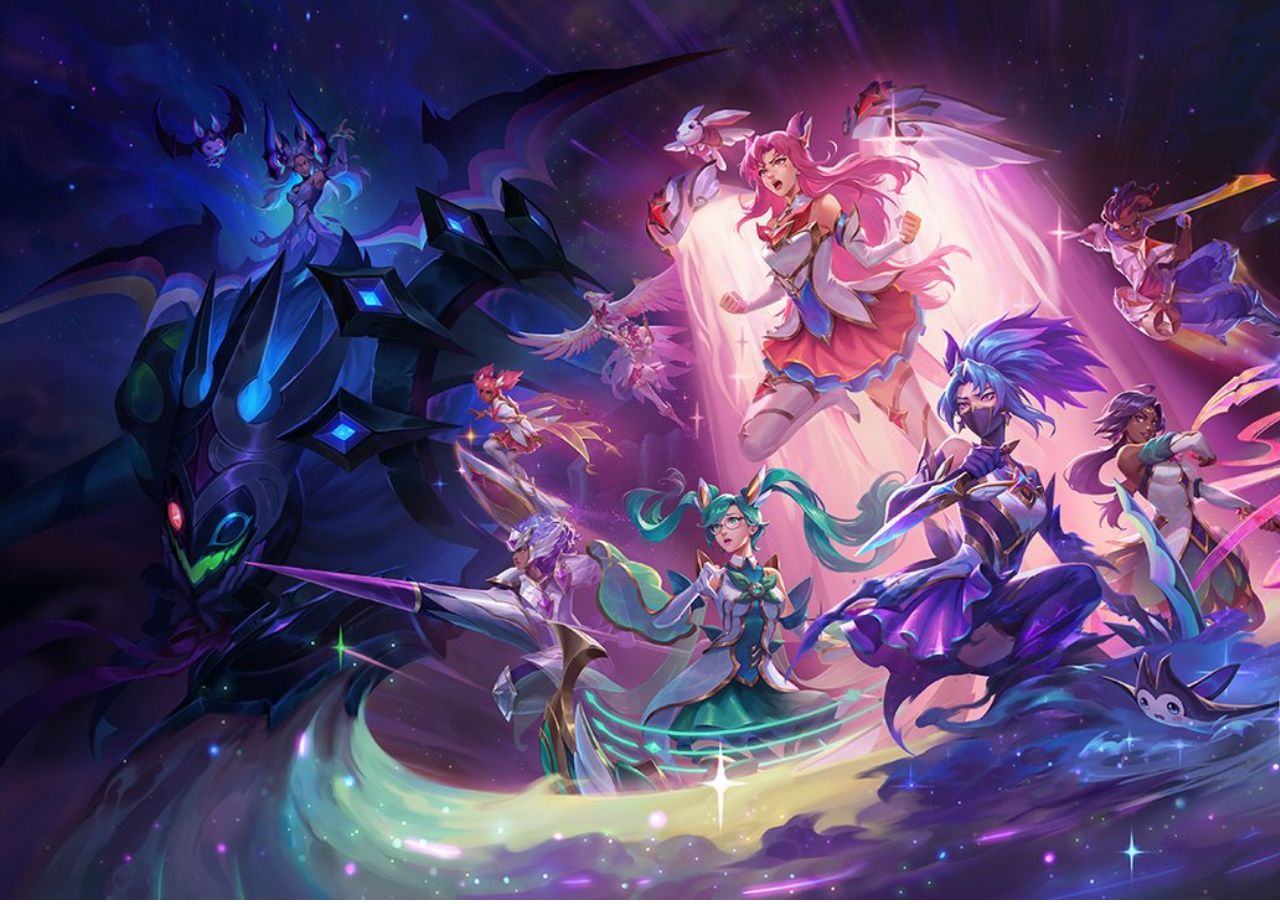
==== index.html @ 50d95084 "finalizei o inicio" ====
<!DOCTYPE html>
<html lang="en">
<head>
    <meta charset="UTF-8">
    <meta http-equiv="X-UA-Compatible" content="IE=edge">
    <meta name="viewport" content="width=device-width, initial-scale=1.0">
    <title>inicio</title>
    <link rel="stylesheet" href="style.css">
</head>
<body>
    <div id="maior">
        <div id="div_imagem">
            <img  height="100%" src="inicio.jpg" alt="inicio">
        </div>
        <div id="div_info">
            <div >
                <form id="form">
                    <h3 class="frase">Digite seu Nick, invocador(a):</h3>
                    <input id="nick_input" type="text" >
                    <button class="nao_confirmado" id="confirmar">Confirmar</button>

                </form>
            </div>
            <div id="div_escolha">
                <h3 class="frase">Escolha qual wick:</h3>
            <div id="escolha">
                
                <button onclick="sup()" id="suporte">Suporte</button>
                <button onclick="adc()" id="adc">Adc</button>
            </div>
            </div>
        </div>
    </div>
    <script src="sccript.js"></script>
</body>
</html>
---- style.css ----
*{
    margin: 0;
    padding: 0;
}

#maior{
    padding: 0;
    margin: 0;
    display: flex;
    flex-direction: row;
    height: 100vh;
    width: 100vw;

}

#div_info{
    background-color: #2c1e39;
    width: 100%;
    border: solid 1px white;
    display: flex;
    flex-direction: column;
    justify-content:space-evenly;
}

#form{
    display: flex;
    flex-direction: column;
    gap: 15px;
    justify-content: center;
    align-items: center;
}

#nick_input{
    transition: all 500ms ease;
    border-radius: 20px;
    width: 70%;
    
}

#confirmar{
    transition: all 500ms ease;
    border-radius: 20px;
    padding-left: 3px;
    padding-right: 3px;
    

}

.nao_confirmado{
    background-color: blueviolet;
}

#confirmar:hover{
    transform:scale(1.3)
}

#nick_input:hover{
    transform:scale(1.3)
}

.frase{
    color: rgba(137, 43, 226, 0.646);
}

#div_escolha{
    height: 25%;
    display: flex;
    flex-direction: column;
    gap: 15px;
    align-items: center;

}

#escolha{
    height: 90%;
    width: 99%;
    display: flex;
    flex-direction: row;
    border-radius: 20px;
}

#suporte{
    transition: all 500ms ease;
    width: 50%;
    border-radius: 20px;
    background-color: rgb(98, 78, 117);
}

#adc{
    transition: all 500ms ease;
    width: 50%;
    border-radius: 20px;
    background-color: #5f2497;
}

#suporte:hover{
    transform:scale(1.1)
}

#adc:hover{
    transform:scale(1.1)
}

.ok{
    background-color: green;
}
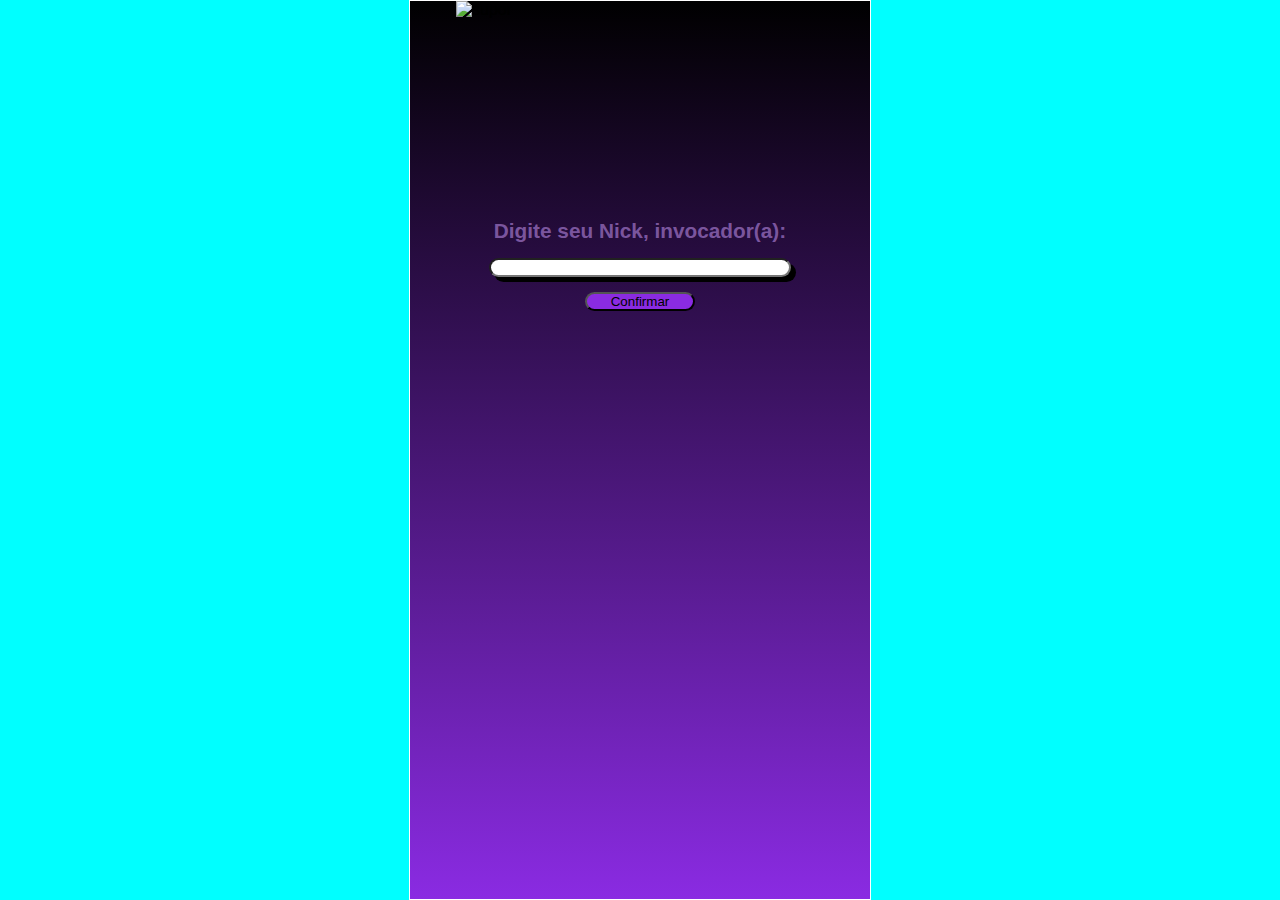
==== commit 9d021671: "final" ====
--- a/index.html
+++ b/index.html
@@ -1,36 +1,30 @@
 <!DOCTYPE html>
-<html lang="en">
+<html lang="pt_BR">
 <head>
-    <meta charset="UTF-8">
-    <meta http-equiv="X-UA-Compatible" content="IE=edge">
-    <meta name="viewport" content="width=device-width, initial-scale=1.0">
-    <title>inicio</title>
-    <link rel="stylesheet" href="style.css">
+  <meta charset="UTF-8">
+  <meta http-equiv="X-UA-Compatible" content="IE=edge">
+  <meta name="viewport" content="width=device-width, initial-scale=1.0">
+  <title>Início</title>
+  <link rel="stylesheet" href="./css/style.css">
 </head>
 <body>
-    <div id="maior">
-        <div id="div_imagem">
-            <img  height="100%" src="inicio.jpg" alt="inicio">
+    <div id="back">
+      <div id="max">
+        
+          <div id="div_info">
+          
+            <img src="./imagens/suporte_nome.png" alt="supor" width="80%">
+            <form id="form">
+              <h3 class="frase">Digite seu Nick, invocador(a):</h3>
+              <input id="nick_input" type="text" />
+              <button  id="confirmar">Confirmar</button>
+            </form>
+            
+        
+          
         </div>
-        <div id="div_info">
-            <div >
-                <form id="form">
-                    <h3 class="frase">Digite seu Nick, invocador(a):</h3>
-                    <input id="nick_input" type="text" >
-                    <button class="nao_confirmado" id="confirmar">Confirmar</button>
-
-                </form>
-            </div>
-            <div id="div_escolha">
-                <h3 class="frase">Escolha qual wick:</h3>
-            <div id="escolha">
-                
-                <button onclick="sup()" id="suporte">Suporte</button>
-                <button onclick="adc()" id="adc">Adc</button>
-            </div>
-            </div>
-        </div>
+      </div>
     </div>
-    <script src="sccript.js"></script>
+    <script src="./js/sccript.js"></script>
 </body>
 </html>--- a/css/style.css
+++ b/css/style.css
@@ -0,0 +1,88 @@
+*{
+    margin: 0;
+    padding: 0;
+    font-family: "Trebuchet MS", Helvetica, sans-serif;
+}
+
+#max{
+    width: 90%;
+    max-width: 1150px;
+    margin: 0 auto;
+    display: flex;
+    justify-content: center;
+    align-items: center;
+    flex-direction: column;
+    gap: 25px;
+    height: 100%;
+}
+
+#back{
+    background-image: url(https://ic-cdn.flipboard.com/nme.com/8eafcabfb3692c300eb1616f98b117334ad1e12a/_xlarge.webp);
+    background-repeat: no-repeat;
+    background-size: cover;
+    background-color: aqua;
+    height: 100vh;
+}
+
+#div_info{
+    transition: all 500ms ease;
+    background: linear-gradient(black,blueviolet);
+    width: 40%;
+    height: 100%;
+    border: solid 1px white;
+    display: flex;
+    flex-direction: column;
+    gap: 200px;
+    align-items: center;
+}
+
+form{
+    display: flex;
+    flex-direction: column;
+    gap: 15px;
+    justify-content: center;
+    align-items: center;
+    width: 80%;
+    
+}
+
+#nick_input{
+    text-align: center;
+    transition: all 500ms ease;
+    border-radius: 20px;
+    width: 80%;
+    padding-left: 2px;
+    padding-right: 2px;
+    box-shadow: 5px 5px black;
+    
+}
+
+#confirmar{
+    transition: all 500ms ease;
+    border-radius: 20px;
+    padding-left: 3px;
+    padding-right: 3px;
+    background-color: blueviolet;
+    width: 30%;
+}
+
+#confirmar:hover{
+    transform:scale(1.3);
+    box-shadow: 3px 3px black;
+    
+}
+
+.frase{
+    color: rgba(175, 130, 217, 0.646);
+    text-align: center;
+    text-align: center;
+    font-size: 1.3em;
+}
+
+@media (max-width:900px){
+    #div_info{
+        transition: all 500ms ease;
+        width: 70%;
+    }
+    
+}
